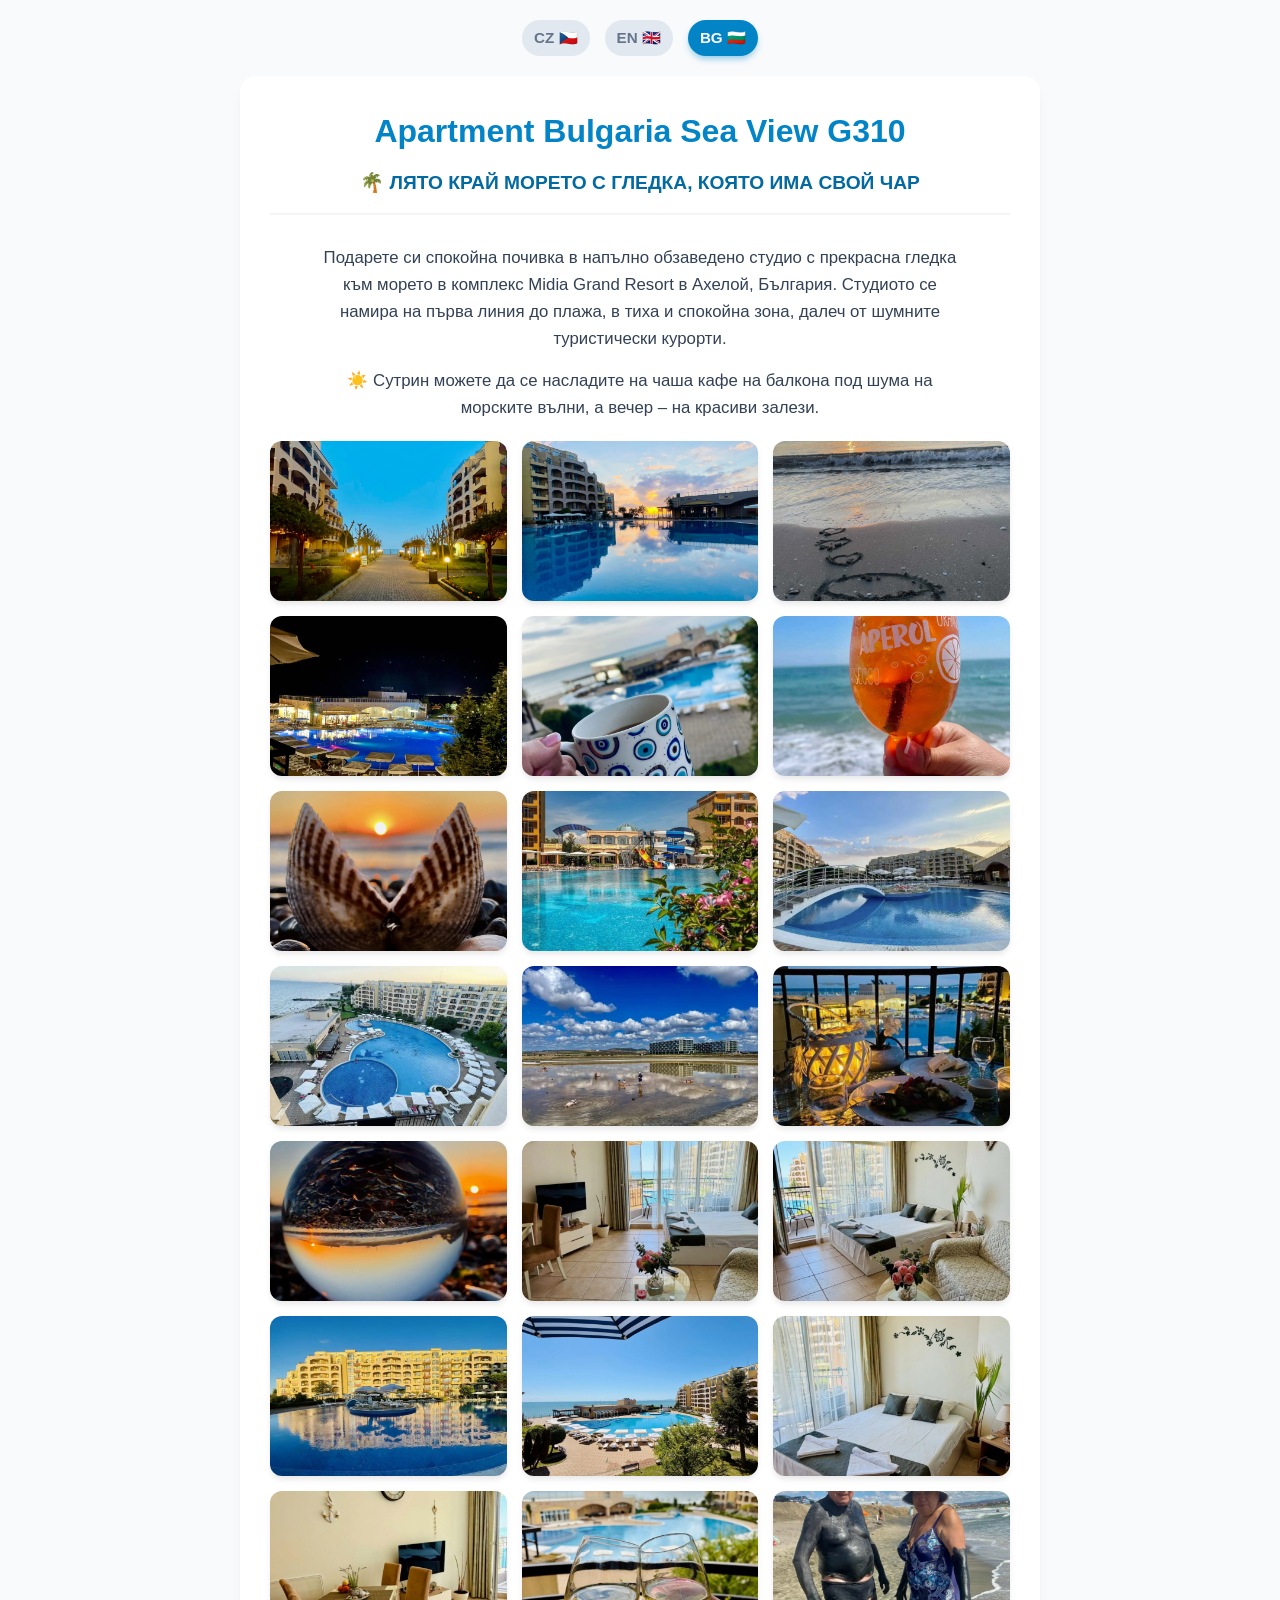
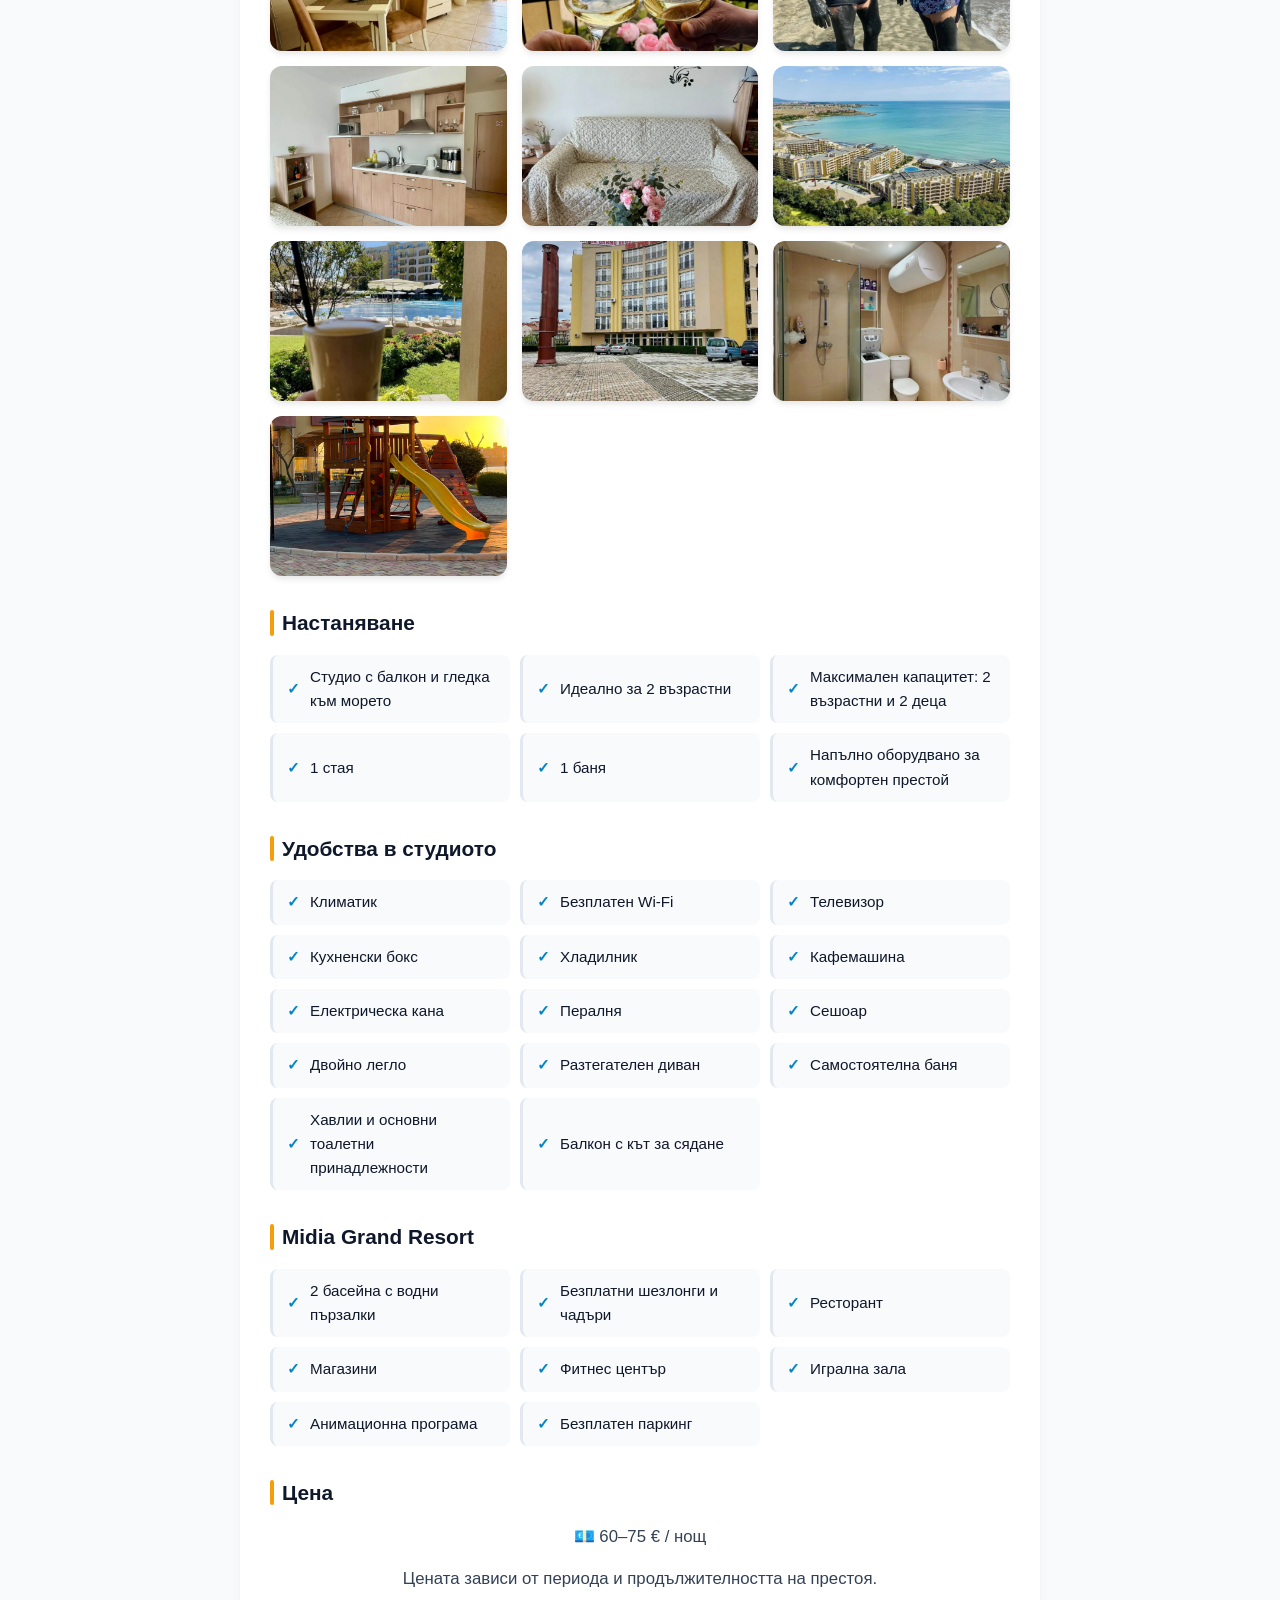
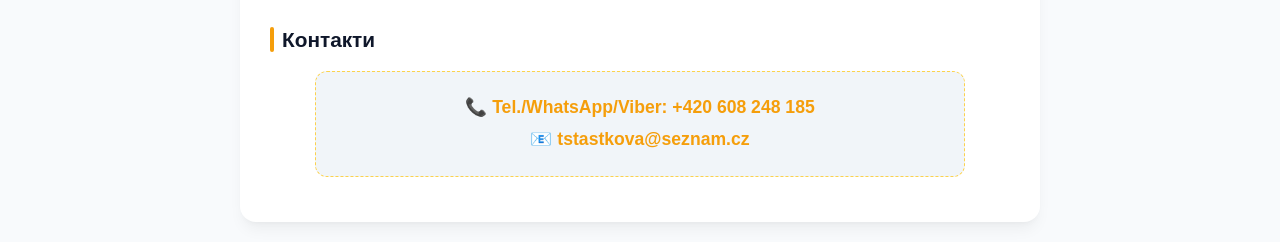
==== bg.html @ 4f4d066b "First commit Uploaded files" ====
<!DOCTYPE html>
<html lang="bg">
<head>
    <meta charset="UTF-8" />
    <meta name="viewport" content="width=device-width, initial-scale=1.0"/>
    <title>Apartment Bulgaria Sea View G310</title>
    <link rel="stylesheet" href="css/style.css">
</head>

<body>

    <div class="lang">
    <a href="index.html">CZ 🇨🇿</a>
    <a href="en.html">EN 🇬🇧</a>
    <a href="bg.html"class="active">BG 🇧🇬</a>
    </div>

    <div class="container">

    <h1>Apartment Bulgaria Sea View G310</h1>

    <h2>🌴 ЛЯТО КРАЙ МОРЕТО С ГЛЕДКА, КОЯТО ИМА СВОЙ ЧАР</h2>

    <p>
        Подарете си спокойна почивка в напълно обзаведено студио с прекрасна гледка към морето в комплекс Midia Grand Resort в Ахелой, България. Студиото се намира на първа линия до плажа, в тиха и спокойна зона, далеч от шумните туристически курорти.
    </p>

    <p>☀️ Сутрин можете да се насладите на чаша кафе на балкона под шума на морските вълни, а вечер – на красиви залези.</p>
    <div class="gallery-slider">
        <a href="img/foto1.webp" target="_blank"><img src="img/foto1.webp" alt="Foto 1" loading="lazy"></a>
        <a href="img/foto2.webp" target="_blank"><img src="img/foto2.webp" alt="Foto 2" loading="lazy"></a>
        <a href="img/foto3.webp" target="_blank"><img src="img/foto3.webp" alt="Foto 3" loading="lazy"></a>
        <a href="img/foto4.webp" target="_blank"><img src="img/foto4.webp" alt="Foto 4" loading="lazy"></a>
        <a href="img/foto5.webp" target="_blank"><img src="img/foto5.webp" alt="Foto 5" loading="lazy"></a>
        <a href="img/foto6.webp" target="_blank"><img src="img/foto6.webp" alt="Foto 6" loading="lazy"></a>
        <a href="img/foto7.webp" target="_blank"><img src="img/foto7.webp" alt="Foto 7" loading="lazy"></a>
        <a href="img/foto8.webp" target="_blank"><img src="img/foto8.webp" alt="Foto 8" loading="lazy"></a>
        <a href="img/foto9.webp" target="_blank"><img src="img/foto9.webp" alt="Foto 9" loading="lazy"></a>
        <a href="img/foto10.webp" target="_blank"><img src="img/foto10.webp" alt="Foto 10" loading="lazy"></a>
        <a href="img/foto11.webp" target="_blank"><img src="img/foto11.webp" alt="Foto 11" loading="lazy"></a>
        <a href="img/foto12.webp" target="_blank"><img src="img/foto12.webp" alt="Foto 12" loading="lazy"></a>
        <a href="img/foto13.webp" target="_blank"><img src="img/foto13.webp" alt="Foto 13" loading="lazy"></a>
        <a href="img/foto14.webp" target="_blank"><img src="img/foto14.webp" alt="Foto 14" loading="lazy"></a>
        <a href="img/foto15.webp" target="_blank"><img src="img/foto15.webp" alt="Foto 15" loading="lazy"></a>
        <a href="img/foto16.webp" target="_blank"><img src="img/foto16.webp" alt="Foto 16" loading="lazy"></a>
        <a href="img/foto17.webp" target="_blank"><img src="img/foto17.webp" alt="Foto 17" loading="lazy"></a>
        <a href="img/foto18.webp" target="_blank"><img src="img/foto18.webp" alt="Foto 18" loading="lazy"></a>
        <a href="img/foto19.webp" target="_blank"><img src="img/foto19.webp" alt="Foto 19" loading="lazy"></a>
        <a href="img/foto20.webp" target="_blank"><img src="img/foto20.webp" alt="Foto 20" loading="lazy"></a>
        <a href="img/foto21.webp" target="_blank"><img src="img/foto21.webp" alt="Foto 21" loading="lazy"></a>
        <a href="img/foto22.webp" target="_blank"><img src="img/foto22.webp" alt="Foto 22" loading="lazy"></a>
        <a href="img/foto23.webp" target="_blank"><img src="img/foto23.webp" alt="Foto 23" loading="lazy"></a>
        <a href="img/foto24.webp" target="_blank"><img src="img/foto24.webp" alt="Foto 24" loading="lazy"></a>
        <a href="img/foto25.webp" target="_blank"><img src="img/foto25.webp" alt="Foto 25" loading="lazy"></a>
        <a href="img/foto26.webp" target="_blank"><img src="img/foto26.webp" alt="Foto 26" loading="lazy"></a>
        <a href="img/foto27.webp" target="_blank"><img src="img/foto27.webp" alt="Foto 27" loading="lazy"></a>
        <a href="img/foto28.webp" target="_blank"><img src="img/foto28.webp" alt="Foto 28" loading="lazy"></a>
    </div>
    <h3>Настаняване</h3>
    <ul>
        <li>Студио с балкон и гледка към морето</li>
        <li>Идеално за 2 възрастни</li>
        <li>Максимален капацитет: 2 възрастни и 2 деца</li>
        <li>1 стая</li>
        <li>1 баня</li>
        <li>Напълно оборудвано за комфортен престой</li>
    </ul>

    <h3>Удобства в студиото</h3>
    <ul>
        <li>Климатик</li>
        <li>Безплатен Wi-Fi</li>
        <li>Телевизор</li>
        <li>Кухненски бокс</li>
        <li>Хладилник</li>
        <li>Кафемашина</li>
        <li>Електрическа кана</li>
        <li>Пералня</li>
        <li>Сешоар</li>
        <li>Двойно легло</li>
        <li>Разтегателен диван</li>
        <li>Самостоятелна баня</li>
        <li>Хавлии и основни тоалетни принадлежности</li>
        <li>Балкон с кът за сядане</li>
    </ul>

    <h3>Midia Grand Resort</h3>
    <ul>
        <li>2 басейна с водни пързалки</li>
        <li>Безплатни шезлонги и чадъри</li>
        <li>Ресторант</li>
        <li>Магазини</li>
        <li>Фитнес център</li>
        <li>Игрална зала</li>
        <li>Анимационна програма</li>
        <li>Безплатен паркинг</li>
    </ul>

    <h3>Цена</h3>
    <p>💶 60–75 € / нощ</p>
    <p>Цената зависи от периода и продължителността на престоя.</p>

    <h3>Контакти</h3>
    <p>
        📞 Tel./WhatsApp/Viber: +420 608 248 185<br>
        📧 tstastkova@seznam.cz
    </p>

    </div>

</body>
</html>
---- css/style.css ----
:root {
    --primary-color: #0284c7;    
    --secondary-color: #0f172a; 
    --accent-color: #f59e0b;     
    --bg-color: #f8fafc;         
    --card-bg: #ffffff;         
    --text-muted: #64748b;       
}

* {
    box-sizing: border-box;
    margin: 0;
    padding: 0;
}

body {
    font-family: 'Segoe UI', Tahoma, Geneva, Verdana, sans-serif;
    background-color: var(--bg-color);
    color: var(--secondary-color);
    line-height: 1.6;
    padding: 20px 10px;
}

.lang {
    display: flex;
    justify-content: center; 
    gap: 15px;
    max-width: 800px;
    margin: 0 auto 20px auto;
    padding: 0 10px;
}

.lang a {
    text-decoration: none;
    color: var(--text-muted);
    font-weight: 600;
    font-size: 0.95rem;
    padding: 6px 12px;
    border-radius: 20px;
    background-color: #e2e8f0;
    transition: all 0.3s ease;
}

.lang a:hover {
    background-color: #cbd5e1;
    color: var(--secondary-color);
}

.lang a.active {
    background-color: var(--primary-color);
    color: white;
    box-shadow: 0 4px 6px -1px rgba(2, 132, 199, 0.4);
}

.container {
    max-width: 800px;
    margin: 0 auto;
    background-color: var(--card-bg);
    padding: 30px;
    border-radius: 16px;
    box-shadow: 0 10px 15px -3px rgba(0, 0, 0, 0.05), 0 4px 6px -4px rgba(0, 0, 0, 0.05);
}

h1 {
    font-size: 2rem;
    color: var(--primary-color);
    text-align: center;
    margin-bottom: 10px;
}

h2 {
    font-size: 1.2rem;
    font-weight: 600;
    color: #0369a1;
    text-align: center;
    margin-bottom: 30px;
    padding-bottom: 15px;
    border-bottom: 2px solid #f1f5f9;
}

h3 {
    font-size: 1.3rem;
    color: var(--secondary-color);
    margin: 30px 0 15px 0;
    position: relative;
    padding-left: 12px;
}

h3::before {
    content: "";
    position: absolute;
    left: 0;
    top: 4px;
    bottom: 4px;
    width: 4px;
    background-color: var(--accent-color);
    border-radius: 2px;
}

p {
    margin-bottom: 15px;
    color: #334155;
}

.container > p {
    font-size: 1.05rem;
    text-align: center;
    max-width: 650px;
    margin-left: auto;
    margin-right: auto;
}

ul {
    list-style: none;
    display: grid;
    grid-template-columns: repeat(auto-fit, minmax(240px, 1fr));
    gap: 10px;
    margin-bottom: 20px;
}

ul li {
    background-color: #f8fafc;
    padding: 10px 14px;
    border-radius: 8px;
    font-size: 0.95rem;
    display: flex;
    align-items: center;
    border-left: 3px solid #e2e8f0;
}

ul li::before {
    content: "✓";
    color: var(--primary-color);
    font-weight: bold;
    margin-right: 10px;
    flex-shrink: 0;
}

h3:contains("Doplňkové") + ul li::before,
h3:nth-of-type(4) + ul li::before {
    content: "" !important;
    margin-right: 0;
}


.container > p:last-of-type {
    font-size: 1.5rem;
    font-weight: bold;
    color: var(--accent-color);
    background-color: #fffbeb;
    padding: 15px;
    border-radius: 12px;
    text-align: center;
    border: 1px dashed #fcd34d;
    margin-top: 10px;
}

.container > p:last-child {
    background-color: #f1f5f9;
    padding: 20px;
    border-radius: 12px;
    text-align: center;
    font-size: 1.1rem;
    line-height: 1.8;
}

.container > p:last-child a {
    color: var(--primary-color);
    text-decoration: none;
    font-weight: 600;
}
.gallery-slider {
    display: flex;
    gap: 12px;
    overflow-x: auto;
    scroll-snap-type: x mandatory;
    padding-bottom: 15px;
    margin: 20px 0 30px 0;
    -webkit-overflow-scrolling: touch;
}

.gallery-slider::-webkit-scrollbar {
    height: 6px;
}
.gallery-slider::-webkit-scrollbar-thumb {
    background: #cbd5e1;
    border-radius: 10px;
}

.gallery-slider a {
    flex: 0 0 85%;
    scroll-snap-align: center;
    height: 250px;
    border-radius: 12px;
    overflow: hidden;
    box-shadow: 0 4px 6px -1px rgba(0, 0, 0, 0.1);
    display: block;
}

.gallery-slider img {
    width: 100%;
    height: 100%;
    object-fit: cover;
    transition: transform 0.3s ease;
}

@media (min-width: 768px) {
    .gallery-slider {
        display: grid; 
        grid-template-columns: repeat(auto-fit, minmax(220px, 1fr));
        gap: 15px;
        overflow-x: visible;
        scroll-snap-type: none;
        padding-bottom: 0;
    }

    .gallery-slider a {
        flex: none;
        height: 160px;
    }

    .gallery-slider a:hover img {
        transform: scale(1.05);
    }
}

@media (hover: hover) {
    .gallery-item img:hover {
        transform: scale(1.05);
    }
}

@media (max-width: 600px) {
    body {
        padding: 10px 5px;
    }
    
    .container {
        padding: 20px 15px;
        border-radius: 12px;
    }

    h1 {
        font-size: 1.6rem;
    }

    h2 {
        font-size: 1rem;
        margin-bottom: 20px;
    }

    ul {
        grid-template-columns: 1fr;
    }
}
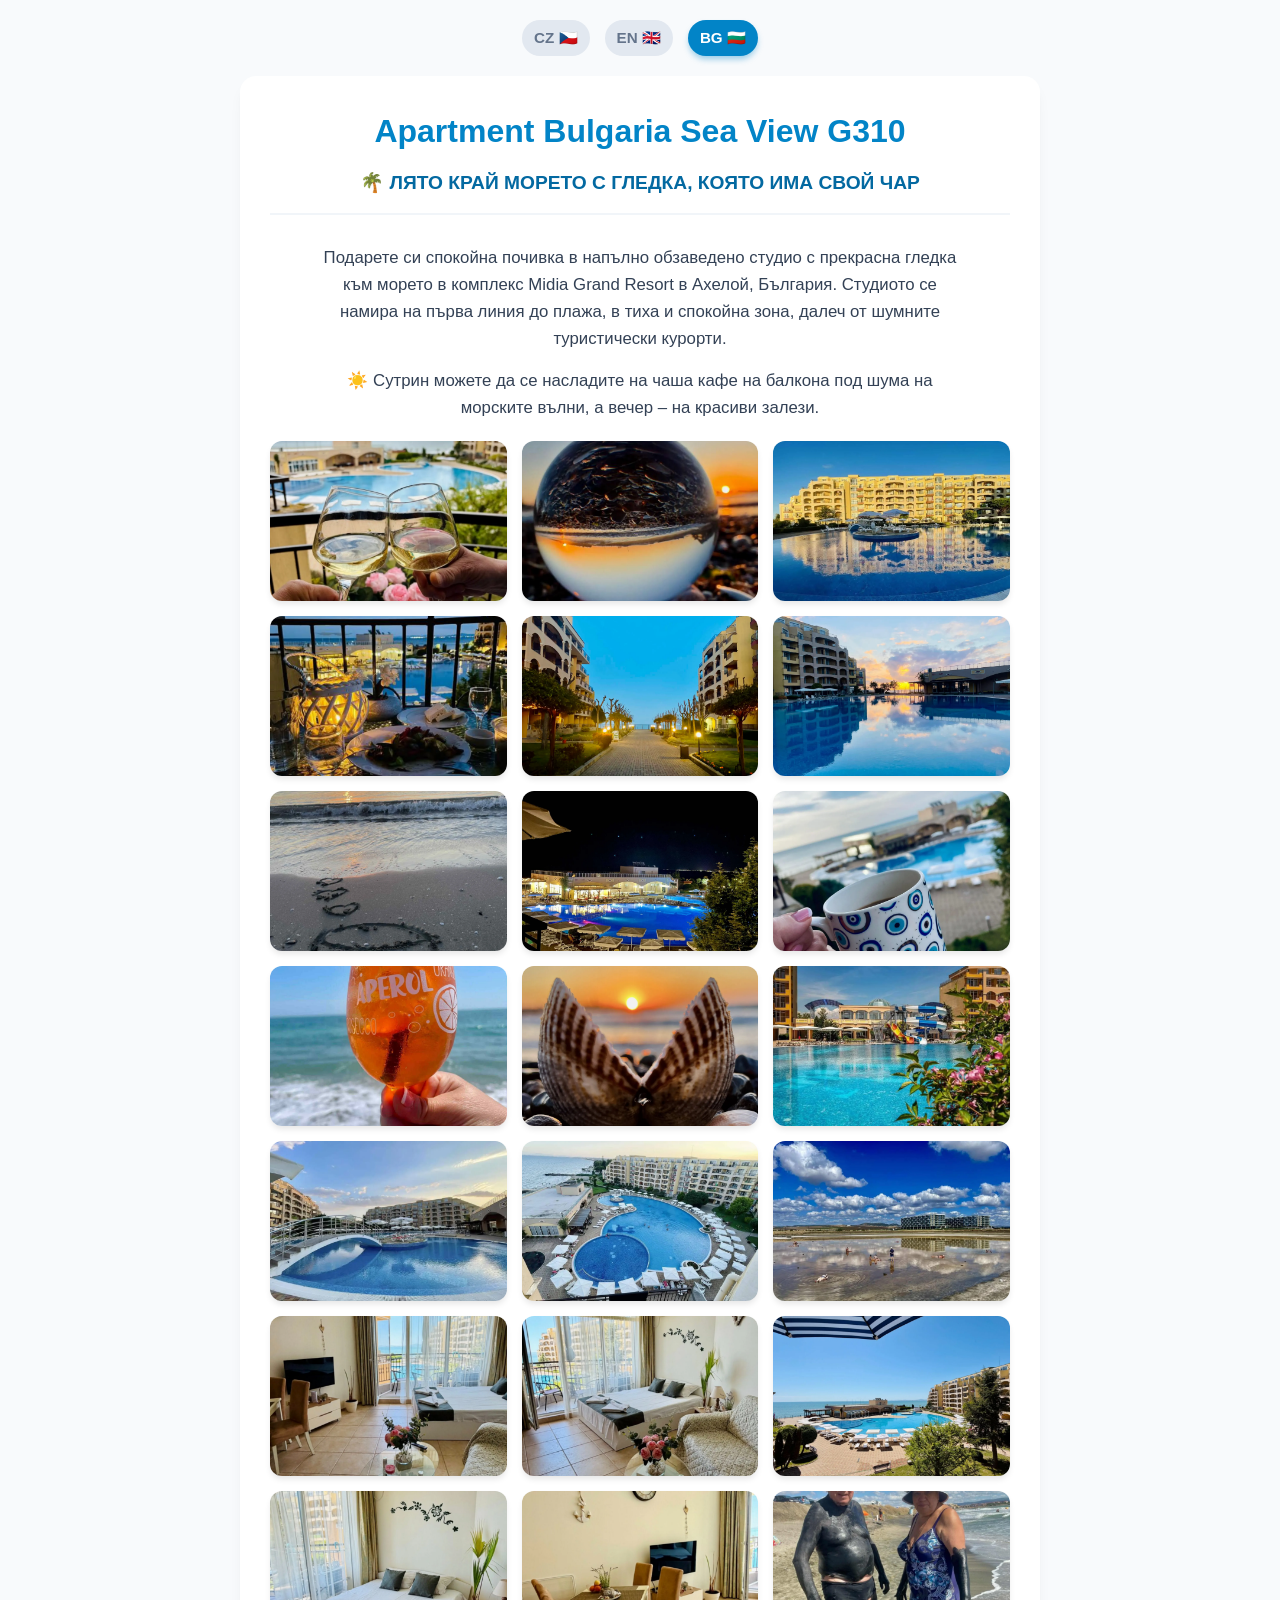
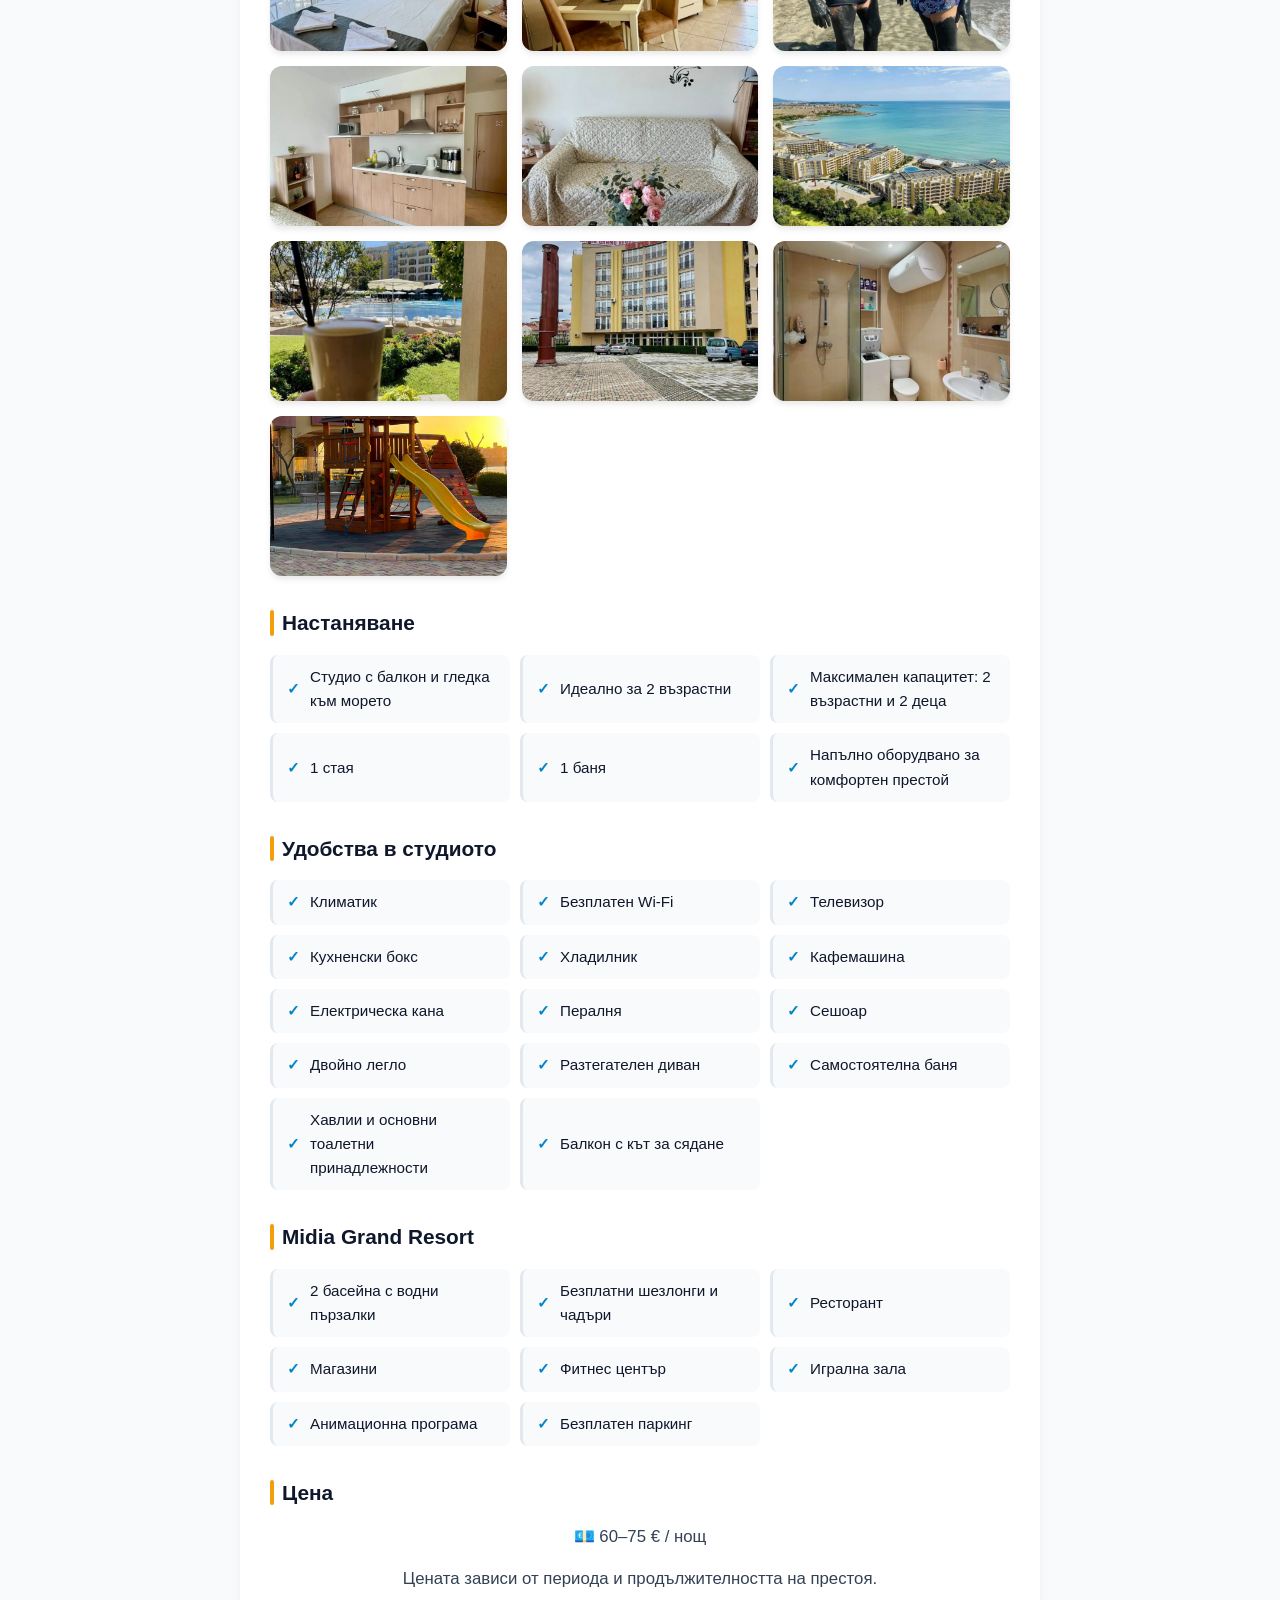
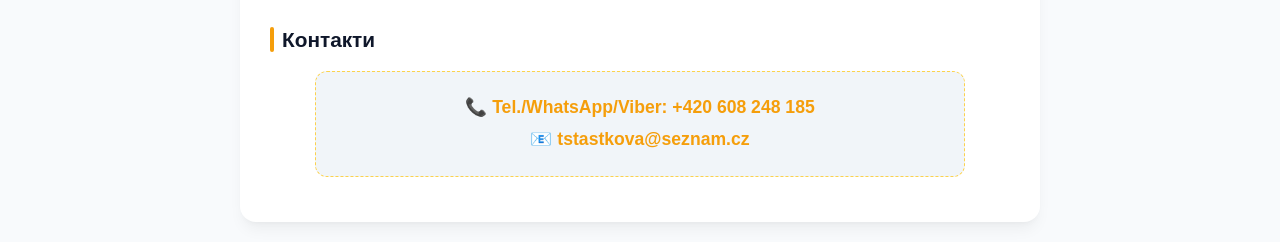
==== commit 1dfb1c64: "Update bg.html" ====
--- a/bg.html
+++ b/bg.html
@@ -27,6 +27,10 @@
 
     <p>☀️ Сутрин можете да се насладите на чаша кафе на балкона под шума на морските вълни, а вечер – на красиви залези.</p>
     <div class="gallery-slider">
+        <a href="img/foto20.webp" target="_blank"><img src="img/foto20.webp" alt="Foto 20" loading="lazy"></a>
+        <a href="img/foto13.webp" target="_blank"><img src="img/foto13.webp" alt="Foto 13" loading="lazy"></a>
+        <a href="img/foto16.webp" target="_blank"><img src="img/foto16.webp" alt="Foto 16" loading="lazy"></a>
+        <a href="img/foto12.webp" target="_blank"><img src="img/foto12.webp" alt="Foto 12" loading="lazy"></a>
         <a href="img/foto1.webp" target="_blank"><img src="img/foto1.webp" alt="Foto 1" loading="lazy"></a>
         <a href="img/foto2.webp" target="_blank"><img src="img/foto2.webp" alt="Foto 2" loading="lazy"></a>
         <a href="img/foto3.webp" target="_blank"><img src="img/foto3.webp" alt="Foto 3" loading="lazy"></a>
@@ -38,15 +42,11 @@
         <a href="img/foto9.webp" target="_blank"><img src="img/foto9.webp" alt="Foto 9" loading="lazy"></a>
         <a href="img/foto10.webp" target="_blank"><img src="img/foto10.webp" alt="Foto 10" loading="lazy"></a>
         <a href="img/foto11.webp" target="_blank"><img src="img/foto11.webp" alt="Foto 11" loading="lazy"></a>
-        <a href="img/foto12.webp" target="_blank"><img src="img/foto12.webp" alt="Foto 12" loading="lazy"></a>
-        <a href="img/foto13.webp" target="_blank"><img src="img/foto13.webp" alt="Foto 13" loading="lazy"></a>
         <a href="img/foto14.webp" target="_blank"><img src="img/foto14.webp" alt="Foto 14" loading="lazy"></a>
         <a href="img/foto15.webp" target="_blank"><img src="img/foto15.webp" alt="Foto 15" loading="lazy"></a>
-        <a href="img/foto16.webp" target="_blank"><img src="img/foto16.webp" alt="Foto 16" loading="lazy"></a>
         <a href="img/foto17.webp" target="_blank"><img src="img/foto17.webp" alt="Foto 17" loading="lazy"></a>
         <a href="img/foto18.webp" target="_blank"><img src="img/foto18.webp" alt="Foto 18" loading="lazy"></a>
         <a href="img/foto19.webp" target="_blank"><img src="img/foto19.webp" alt="Foto 19" loading="lazy"></a>
-        <a href="img/foto20.webp" target="_blank"><img src="img/foto20.webp" alt="Foto 20" loading="lazy"></a>
         <a href="img/foto21.webp" target="_blank"><img src="img/foto21.webp" alt="Foto 21" loading="lazy"></a>
         <a href="img/foto22.webp" target="_blank"><img src="img/foto22.webp" alt="Foto 22" loading="lazy"></a>
         <a href="img/foto23.webp" target="_blank"><img src="img/foto23.webp" alt="Foto 23" loading="lazy"></a>
@@ -109,4 +109,4 @@
     </div>
 
 </body>
-</html>+</html>
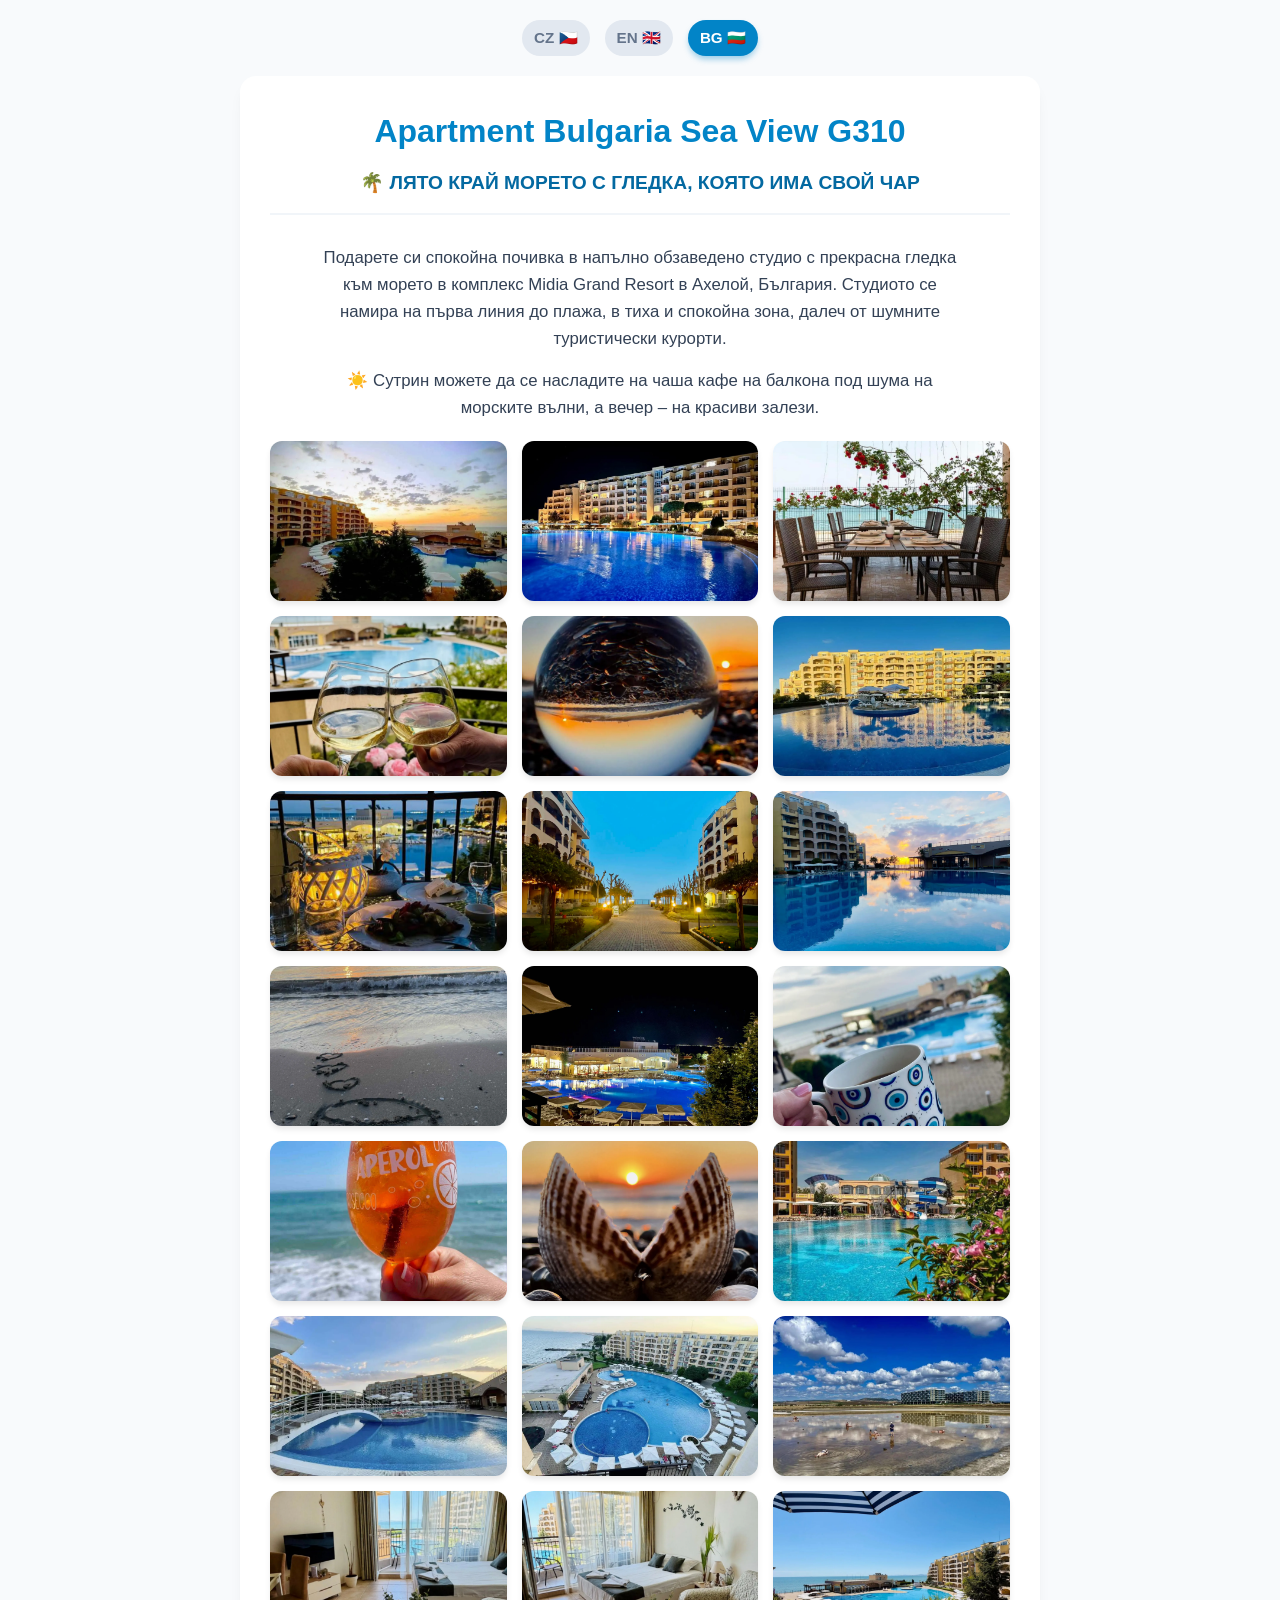
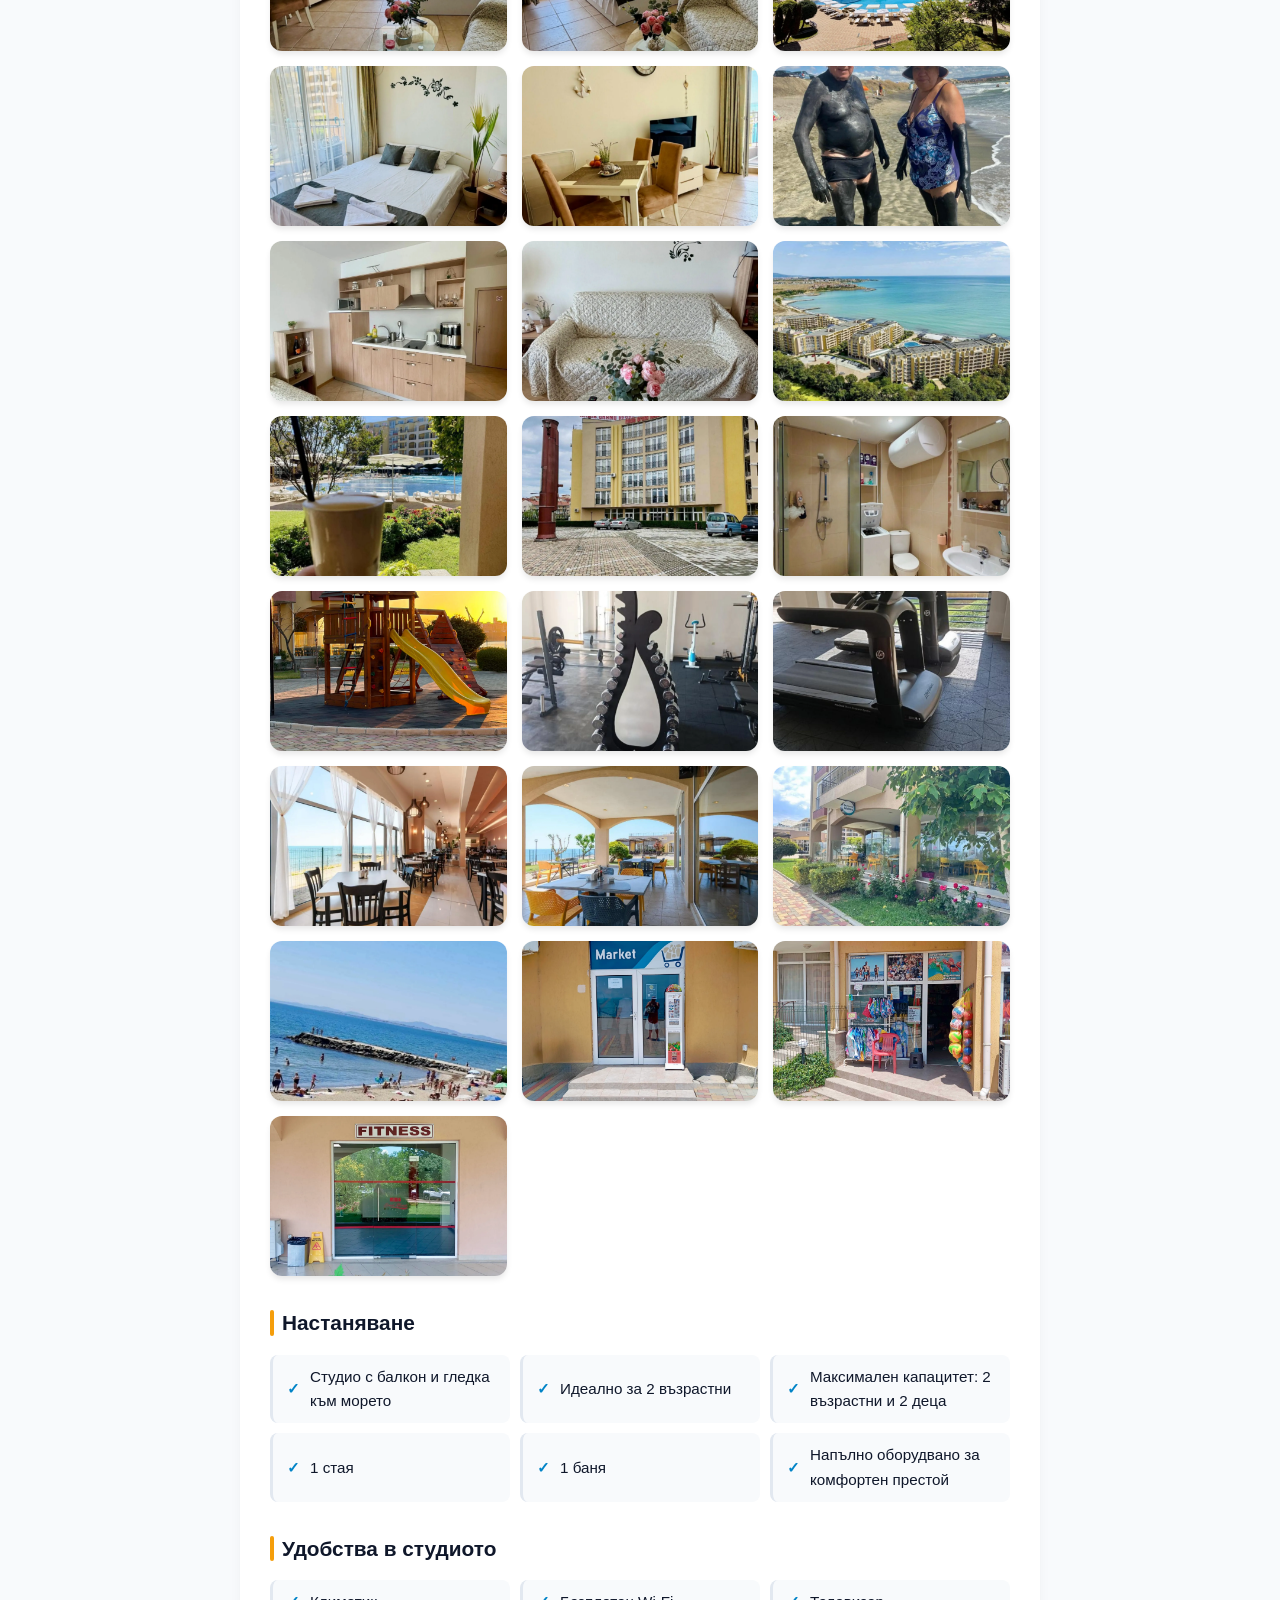
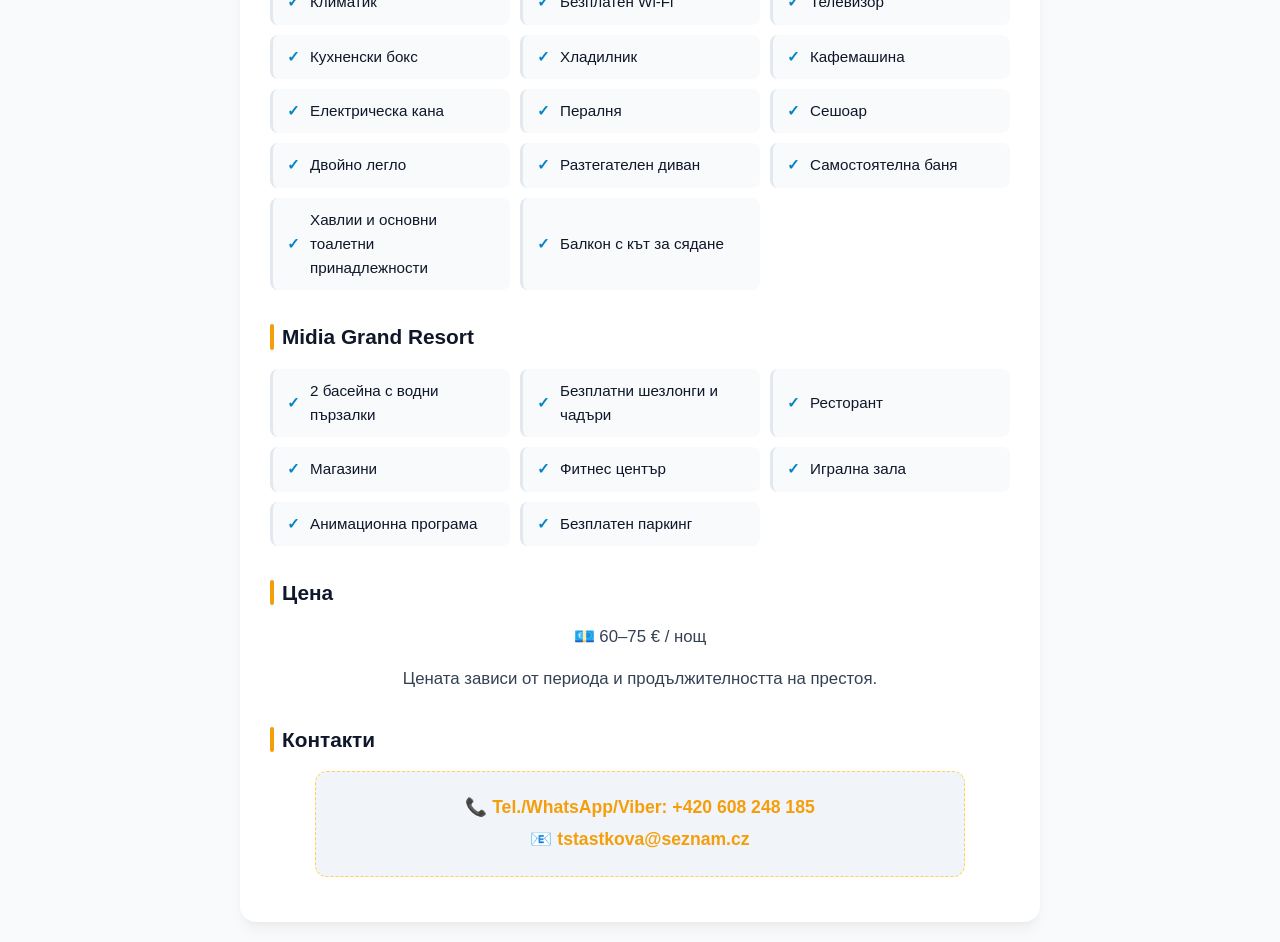
==== commit 504218c7: "Added more images" ====
--- a/bg.html
+++ b/bg.html
@@ -5,6 +5,7 @@
     <meta name="viewport" content="width=device-width, initial-scale=1.0"/>
     <title>Apartment Bulgaria Sea View G310</title>
     <link rel="stylesheet" href="css/style.css">
+    <link rel="icon" type="image/png" href="favicon.png">
 </head>
 
 <body>
@@ -27,6 +28,9 @@
 
     <p>☀️ Сутрин можете да се насладите на чаша кафе на балкона под шума на морските вълни, а вечер – на красиви залези.</p>
     <div class="gallery-slider">
+        <a href="img/foto35.webp" target="_blank"><img src="img/foto35.webp" alt="Foto 35" loading="lazy"></a>
+        <a href="img/foto33.webp" target="_blank"><img src="img/foto33.webp" alt="Foto 33" loading="lazy"></a>
+        <a href="img/foto34.webp" target="_blank"><img src="img/foto34.webp" alt="Foto 34" loading="lazy"></a>
         <a href="img/foto20.webp" target="_blank"><img src="img/foto20.webp" alt="Foto 20" loading="lazy"></a>
         <a href="img/foto13.webp" target="_blank"><img src="img/foto13.webp" alt="Foto 13" loading="lazy"></a>
         <a href="img/foto16.webp" target="_blank"><img src="img/foto16.webp" alt="Foto 16" loading="lazy"></a>
@@ -55,6 +59,15 @@
         <a href="img/foto26.webp" target="_blank"><img src="img/foto26.webp" alt="Foto 26" loading="lazy"></a>
         <a href="img/foto27.webp" target="_blank"><img src="img/foto27.webp" alt="Foto 27" loading="lazy"></a>
         <a href="img/foto28.webp" target="_blank"><img src="img/foto28.webp" alt="Foto 28" loading="lazy"></a>
+        <a href="img/foto29.webp" target="_blank"><img src="img/foto29.webp" alt="Foto 29" loading="lazy"></a>
+        <a href="img/foto30.webp" target="_blank"><img src="img/foto30.webp" alt="Foto 30" loading="lazy"></a>
+        <a href="img/foto31.webp" target="_blank"><img src="img/foto31.webp" alt="Foto 31" loading="lazy"></a>
+        <a href="img/foto32.webp" target="_blank"><img src="img/foto32.webp" alt="Foto 32" loading="lazy"></a>
+        <a href="img/foto36.webp" target="_blank"><img src="img/foto36.webp" alt="Foto 36" loading="lazy"></a>
+        <a href="img/foto39.webp" target="_blank"><img src="img/foto39.webp" alt="Foto 39" loading="lazy"></a>
+        <a href="img/foto37.webp" target="_blank"><img src="img/foto37.webp" alt="Foto 37" loading="lazy"></a>
+        <a href="img/foto38.webp" target="_blank"><img src="img/foto38.webp" alt="Foto 38" loading="lazy"></a>
+        <a href="img/foto40.webp" target="_blank"><img src="img/foto40.webp" alt="Foto 40" loading="lazy"></a>
     </div>
     <h3>Настаняване</h3>
     <ul>
